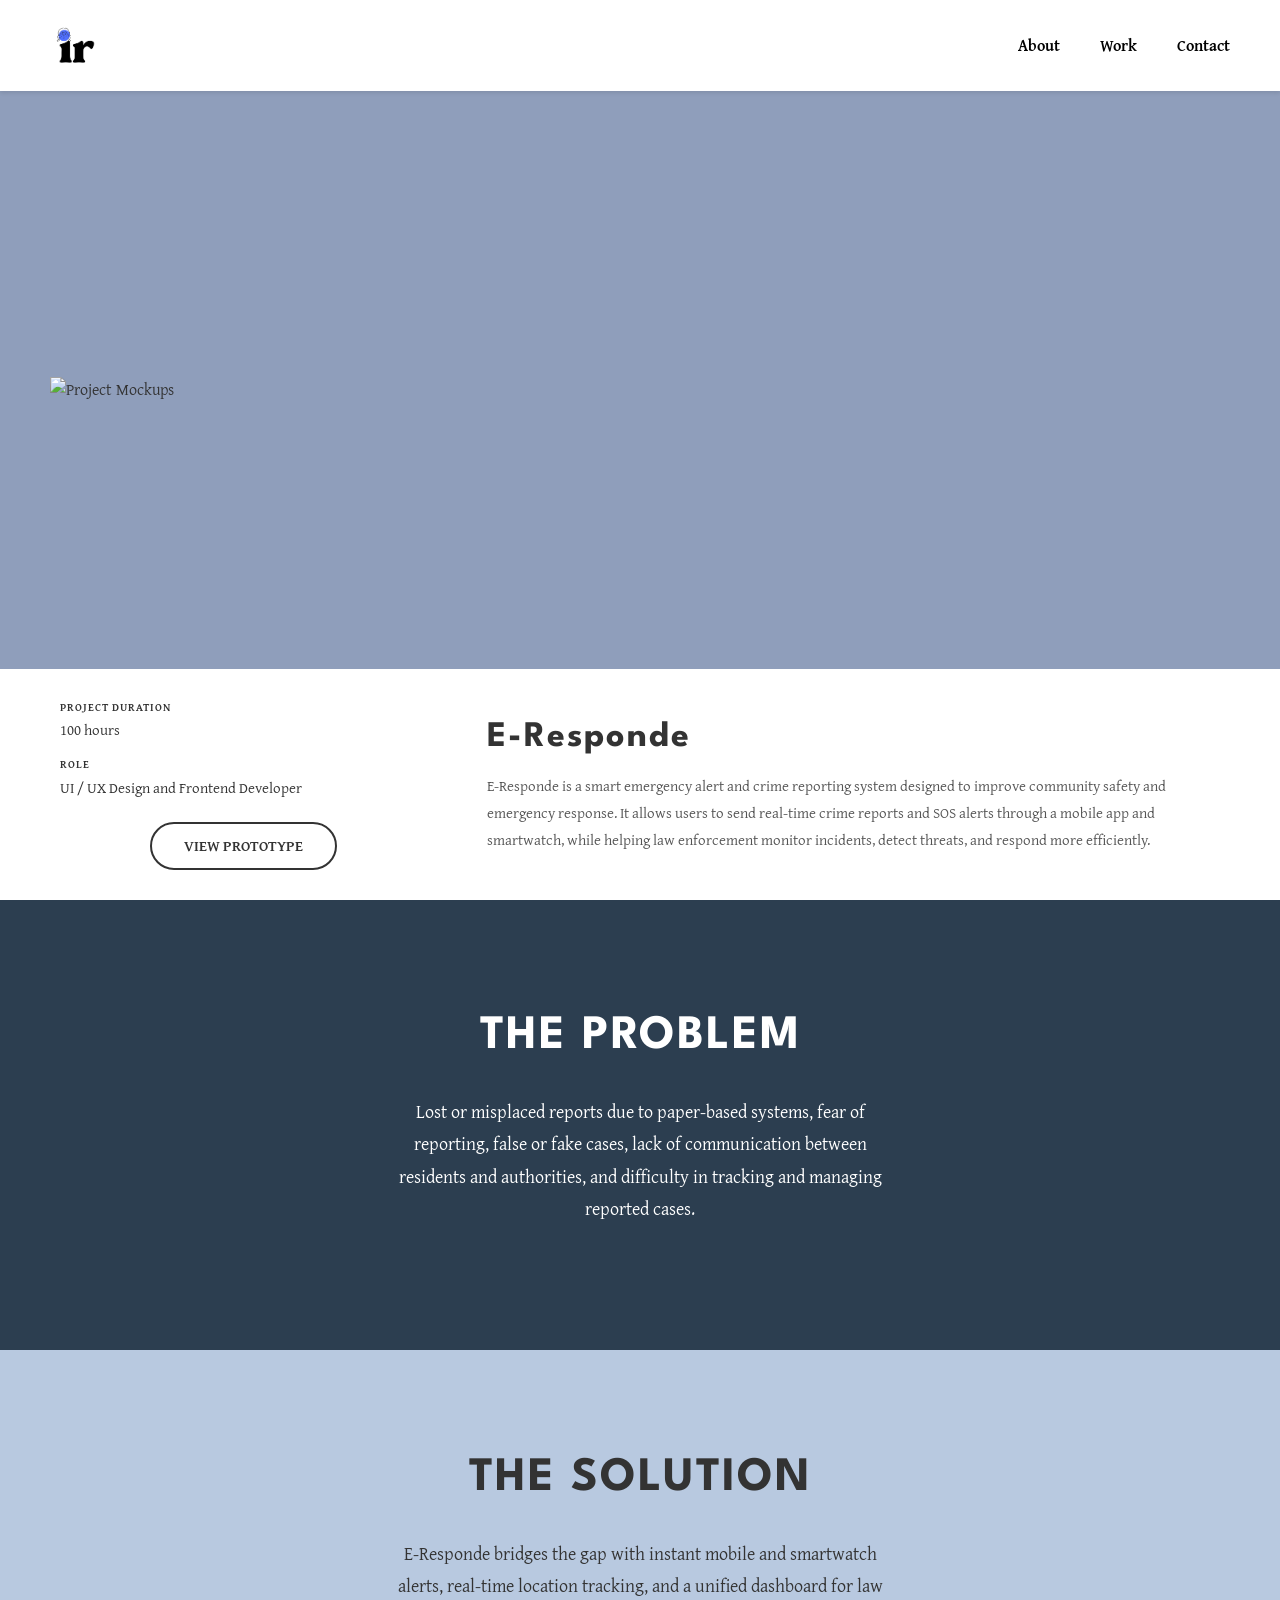
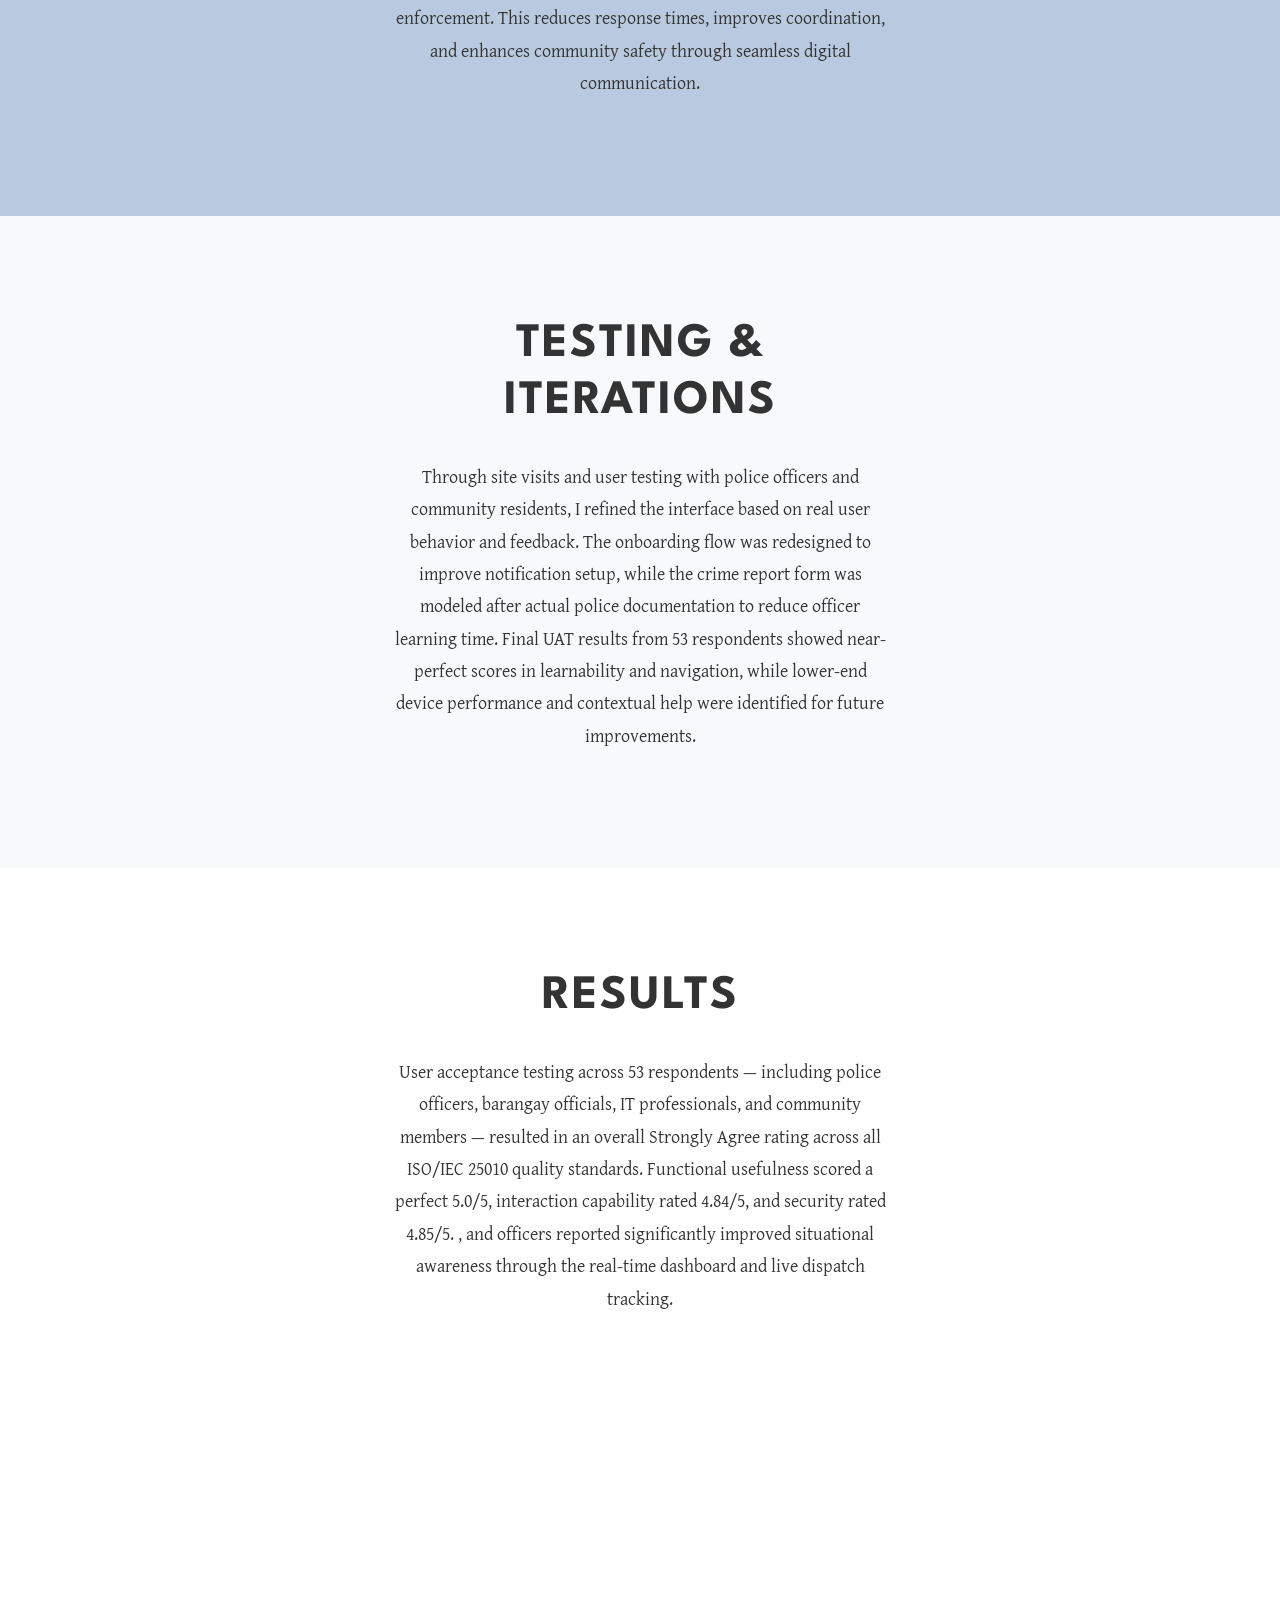
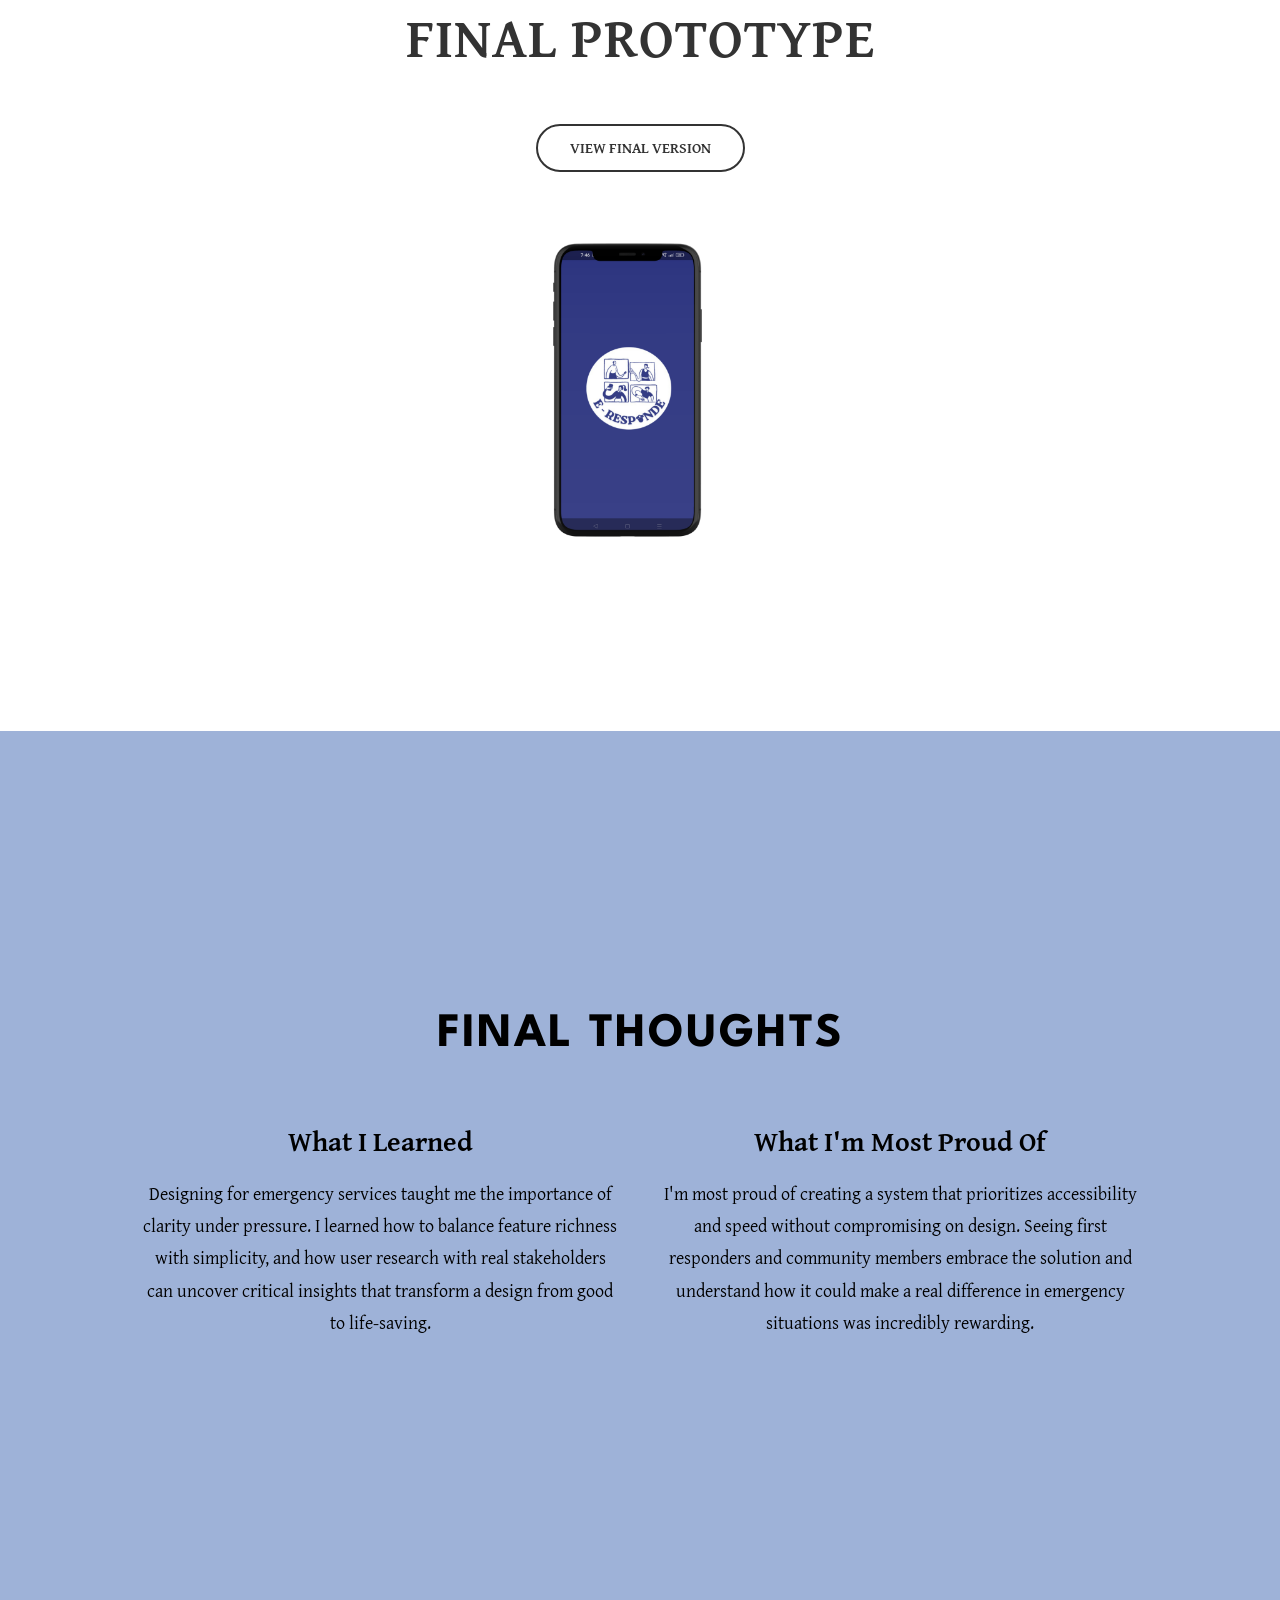
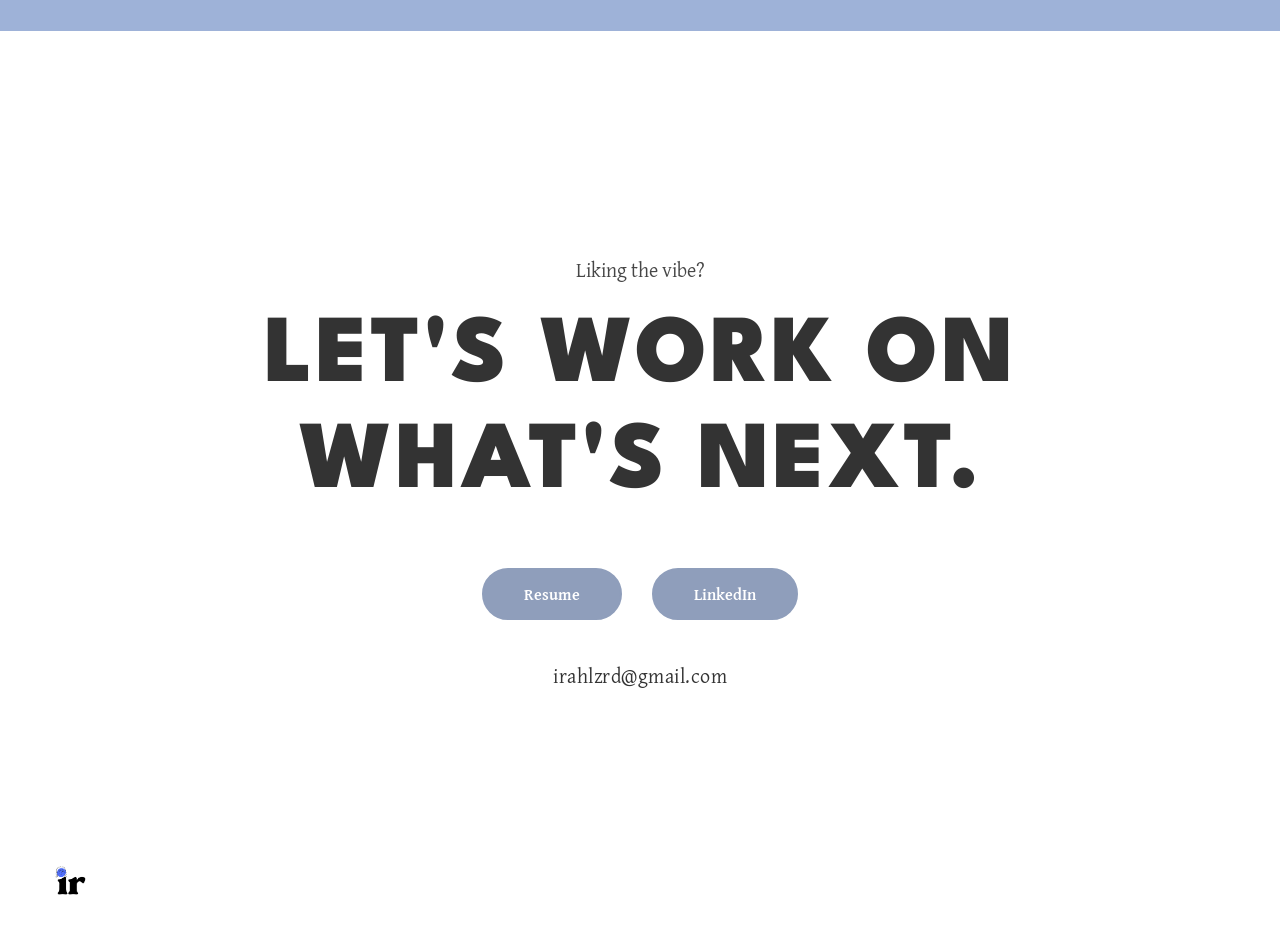
==== project1-detail.html @ 12c35921 "portfolio commit" ====
<!DOCTYPE html>
<html lang="en">
<head>
    <meta charset="UTF-8">
    <meta name="viewport" content="width=device-width, initial-scale=1.0">
    <title>E-Responde - Irah Reese Lizardo</title>
    <link href="https://cdnjs.cloudflare.com/ajax/libs/bootstrap/5.3.0/css/bootstrap.min.css" rel="stylesheet">
    <link href="https://fonts.googleapis.com/css2?family=Gentium+Plus:wght@400;700&display=swap" rel="stylesheet">
    <link href="https://fonts.googleapis.com/css2?family=League+Spartan:wght@400;700;900&display=swap" rel="stylesheet">
    <link rel="stylesheet" href="styles.css">
    <style>
        body {
            margin: 0;
            padding: 0;
        }

        /* SECTION 1 */
        .project-detail-hero {
            background: #8F9EBB;
            height: 100vh;
            display: flex;
            flex-direction: column;
            overflow: hidden;
        }

        .project-detail-hero .header {
            flex-shrink: 0;
        }

        .project-mockup-top {
            flex: 1;
            display: flex;
            align-items: center;
            justify-content: center;
            padding: 20px 50px 0;
            overflow: hidden;
        }

        .project-mockup-top img {
            max-height: 52vh;
            width: 100%;
            object-fit: contain;
        }

        .project-detail-info {
            background: white;
            display: grid;
            grid-template-columns: 1fr 2fr;
            gap: 60px;
            padding: 30px 60px;
            flex-shrink: 0;
        }

        .project-meta-section {
            display: flex;
            flex-direction: column;
            justify-content: center;
            gap: 16px;
        }

        .project-meta {
            display: flex;
            flex-direction: column;
            gap: 14px;
        }

        .meta-label {
            font-size: 11px;
            text-transform: uppercase;
            letter-spacing: 1px;
            font-weight: 600;
            color: #333;
            margin-bottom: 2px;
        }

        .meta-value {
            font-size: 15px;
            font-weight: 400;
            color: #333;
        }

        .view-prototype-btn {
            display: inline-block;
            padding: 10px 32px;
            background: transparent;
            color: #333;
            text-decoration: none;
            border-radius: 50px;
            font-weight: 600;
            font-size: 15px;
            transition: all 0.3s ease;
            border: 2px solid #333;
            cursor: pointer;
            align-self: center;
            margin-top: 6px;
        }

        .view-prototype-btn:hover {
            background: #333;
            color: white;
            transform: scale(1.05);
        }

        .project-text-section {
            display: flex;
            flex-direction: column;
            justify-content: center;
        }

        .project-text-section h1 {
            font-size: 36px;
            font-weight: 700;
            letter-spacing: 2px;
            font-family: 'League Spartan', sans-serif;
            color: #333;
            margin-bottom: 12px;
        }

        .project-description {
            font-size: 15px;
            line-height: 1.8;
            color: #555;
            font-weight: 300;
            margin: 0;
        }

        /* PROBLEM & SOLUTION */
        .problem-solution {
            display: flex;
            flex-direction: column;
        }

        .problem {
            background: #2C3E50;
            color: white;
            display: flex;
            align-items: center;
            justify-content: center;
            padding: 100px 50px;
            text-align: center;
            min-height: 50vh;
        }

        .problem-content, .solution-content {
            max-width: 500px;
        }

        .problem h2, .solution h2 {
            font-size: 48px;
            font-weight: 700;
            margin-bottom: 30px;
            letter-spacing: 2px;
            font-family: 'League Spartan', sans-serif;
        }

        .problem p, .solution p {
            font-size: 18px;
            line-height: 1.8;
            font-weight: 300;
        }

        .solution {
            background: #B8C9E0;
            color: #333;
            display: flex;
            align-items: center;
            justify-content: center;
            padding: 100px 50px;
            text-align: center;
            min-height: 50vh;
        }

        /* TESTING & RESULTS */
        .testing-results {
            display: flex;
            flex-direction: column;
        }

        .testing {
            background: #f8f9fa;
            color: #333;
            display: flex;
            align-items: center;
            justify-content: center;
            padding: 100px 50px;
            min-height: 50vh;
        }

        .testing-content, .results-content {
            max-width: 500px;
            text-align: center;
        }

        .testing h2, .results h2 {
            font-size: 48px;
            font-weight: 700;
            margin-bottom: 30px;
            letter-spacing: 2px;
            font-family: 'League Spartan', sans-serif;
        }

        .testing p, .results p {
            font-size: 18px;
            line-height: 1.8;
            font-weight: 300;
        }

        .results {
            background: #ffffff;
            color: #333;
            display: flex;
            align-items: center;
            justify-content: center;
            padding: 100px 50px;
            min-height: 50vh;
        }

        /* FINAL PROTOTYPE */
        .final-prototype {
            background: #ffffff;
            min-height: 100vh;
            display: flex;
            flex-direction: column;
            align-items: center;
            justify-content: center;
            padding: 60px 50px;
            color: #333;
            text-align: center;
            position: relative;
        }

        .prototype-content {
            max-width: 600px;
            position: relative;
            z-index: 1;
            display: flex;
            flex-direction: column;
            align-items: center;
        }

        .prototype-content h2 {
            font-size: 56px;
            font-weight: 700;
            margin-bottom: 24px;
            letter-spacing: 1px;
            font-family: 'Gentium Plus', serif;
            color: #333;
        }

        .prototype-image {
            max-width: 1000px;
            margin: 16px auto 0;
            display: flex;
            justify-content: center;
            position: relative;
            z-index: 1;
        }

        .prototype-image img {
            width: 100%;
            max-width: 900px;
            border-radius: 15px;
            box-shadow: none;
            transition: transform 0.3s ease;
        }

        .prototype-image img:hover {
            transform: translateY(-5px);
        }

        /* FINAL THOUGHTS */
        .final-thoughts {
            background: #9EB2D8;
            min-height: 100vh;
            display: flex;
            align-items: center;
            justify-content: center;
            padding: 100px 50px;
            color: #000000;
        }

        .thoughts-content {
            max-width: 1000px;
            text-align: center;
        }

        .thoughts-content h2 {
            font-size: 48px;
            font-weight: 700;
            margin-bottom: 60px;
            letter-spacing: 2px;
            font-family: 'League Spartan', sans-serif;
        }

        .thoughts-grid {
            display: grid;
            grid-template-columns: 1fr 1fr;
            gap: 40px;
        }

        .thought-item h3 {
            font-size: 28px;
            font-weight: 700;
            margin-bottom: 20px;
        }

        .thought-item p {
            font-size: 18px;
            line-height: 1.8;
            font-weight: 300;
            text-align: center;
        }

        /* RESPONSIVE */
        @media (max-width: 991px) {
            .project-detail-hero {
                height: auto;
                min-height: 100vh;
            }

            .project-mockup-top {
                padding: 20px 30px 0;
            }

            .project-mockup-top img {
                max-height: 40vh;
            }

            .project-detail-info {
                grid-template-columns: 1fr;
                gap: 24px;
                padding: 24px 30px;
            }

            .thoughts-grid {
                grid-template-columns: 1fr;
            }

            .problem h2, .solution h2,
            .testing h2, .results h2,
            .final-prototype h2,
            .thoughts-content h2 {
                font-size: 32px;
            }
        }

        @media (max-width: 768px) {
            .project-mockup-top {
                padding: 16px 20px 0;
            }

            .project-detail-info {
                padding: 20px;
            }

            .project-text-section h1 {
                font-size: 26px;
            }

            .problem, .solution, .testing, .results, .final-thoughts {
                padding: 60px 30px;
            }
        }
    </style>
</head>
<body>
    <!-- SECTION 1: PROJECT OVERVIEW -->
    <section class="project-detail-hero">
        <header class="header">
            <div class="logo"><img src="images/logo.png" alt="Logo"></div>
            <nav class="nav">
                <a href="index.html#about">About</a>
                <a href="index.html#projects">Work</a>
                <a href="index.html#contact">Contact</a>
            </nav>
        </header>

        <div class="project-mockup-top">
            <img src="images/final Prototype1.png" alt="Project Mockups">
        </div>

        <div class="project-detail-info">
            <div class="project-meta-section">
                <div class="project-meta">
                    <div class="meta-item">
                        <div class="meta-label">PROJECT DURATION</div>
                        <div class="meta-value">100 hours</div>
                    </div>
                    <div class="meta-item">
                        <div class="meta-label">ROLE</div>
                        <div class="meta-value">UI / UX Design and Frontend Developer</div>
                    </div>
                </div>
                <a href="https://www.figma.com/proto/xdVXzN1MNTLAnsJ8yLgo7w/E-Responde-Prototype?node-id=1-5&t=lMHOTdE9pqGj6t53-1&scaling=scale-down&content-scaling=fixed&page-id=0%3A1&starting-point-node-id=1%3A5" class="view-prototype-btn" target="_blank">VIEW PROTOTYPE</a>
            </div>

            <div class="project-text-section">
                <h1>E-Responde</h1>
                <p class="project-description">E-Responde is a smart emergency alert and crime reporting system designed to improve community safety and emergency response. It allows users to send real-time crime reports and SOS alerts through a mobile app and smartwatch, while helping law enforcement monitor incidents, detect threats, and respond more efficiently.</p>
            </div>
        </div>
    </section>

    <!-- SECTION 2 & 3: PROBLEM & SOLUTION -->
    <section class="problem-solution">
        <div class="problem">
            <div class="problem-content">
                <h2>THE PROBLEM</h2>
                <p>Lost or misplaced reports due to paper-based systems, fear of reporting, false or fake cases, lack of communication between residents and authorities, and difficulty in tracking and managing reported cases.</p>
            </div>
        </div>
        <div class="solution">
            <div class="solution-content">
                <h2>THE SOLUTION</h2>
                <p>E-Responde bridges the gap with instant mobile and smartwatch alerts, real-time location tracking, and a unified dashboard for law enforcement. This reduces response times, improves coordination, and enhances community safety through seamless digital communication.</p>
            </div>
        </div>
    </section>

    <!-- SECTION 4 & 5: TESTING & RESULTS -->
    <section class="testing-results">
        <div class="testing">
            <div class="testing-content">
                <h2>TESTING & ITERATIONS</h2>
                <p>Through site visits and user testing with police officers and community residents, I refined the interface based on real user behavior and feedback. The onboarding flow was redesigned to improve notification setup, while the crime report form was modeled after actual police documentation to reduce officer learning time. Final UAT results from 53 respondents showed near-perfect scores in learnability and navigation, while lower-end device performance and contextual help were identified for future improvements.</p>
            </div>
        </div>
        <div class="results">
            <div class="results-content">
                <h2>RESULTS</h2>
                <p>User acceptance testing across 53 respondents — including police officers, barangay officials, IT professionals, and community members — resulted in an overall Strongly Agree rating across all ISO/IEC 25010 quality standards. Functional usefulness scored a perfect 5.0/5, interaction capability rated 4.84/5, and security rated 4.85/5. , and officers reported significantly improved situational awareness through the real-time dashboard and live dispatch tracking.</p>
            </div>
        </div>
    </section>

    <!-- SECTION 6: FINAL PROTOTYPE -->
    <section class="final-prototype">
        <div class="prototype-content">
            <h2>FINAL PROTOTYPE</h2>
            <a href="https://www.figma.com/proto/xdVXzN1MNTLAnsJ8yLgo7w/E-Responde-Prototype?node-id=1-5&t=lMHOTdE9pqGj6t53-1&scaling=scale-down&content-scaling=fixed&page-id=0%3A1&starting-point-node-id=1%3A5" class="view-prototype-btn" target="_blank" style="margin-top: 30px;">VIEW FINAL VERSION</a>
            <div class="prototype-image" style="margin-top: 50px;">
                <img src="images/FinalPrototype.png" alt="Final Prototype">
            </div>
        </div>
    </section>

    <!-- SECTION 7: FINAL THOUGHTS -->
    <section class="final-thoughts">
        <div class="thoughts-content">
            <h2>FINAL THOUGHTS</h2>
            <div class="thoughts-grid">
                <div class="thought-item">
                    <h3>What I Learned</h3>
                    <p>Designing for emergency services taught me the importance of clarity under pressure. I learned how to balance feature richness with simplicity, and how user research with real stakeholders can uncover critical insights that transform a design from good to life-saving.</p>
                </div>
                <div class="thought-item">
                    <h3>What I'm Most Proud Of</h3>
                    <p>I'm most proud of creating a system that prioritizes accessibility and speed without compromising on design. Seeing first responders and community members embrace the solution and understand how it could make a real difference in emergency situations was incredibly rewarding.</p>
                </div>
            </div>
        </div>
    </section>

    <!-- SECTION 8: CALL-TO-ACTION -->
    <section class="cta">
        <div class="cta-content">
            <p class="cta-question">Liking the vibe?</p>
            <h2 class="cta-title">LET'S WORK ON<br>WHAT'S NEXT.</h2>
            <div class="cta-buttons">
                <a href="resume.pdf" class="btn btn-primary" download>Resume</a>
                <a href="https://www.linkedin.com/in/irah-reese-lizardo-a50145398" class="btn btn-primary" target="_blank">LinkedIn</a>
            </div>
            <p class="cta-email"><a href="mailto:irahlzrd@gmail.com" style="text-decoration: none; color: inherit;">irahlzrd@gmail.com</a></p>
        </div>
        <footer class="footer">
            <div class="footer-logo"><img src="images/logo.png" alt="Logo"></div>
        </footer>
    </section>

    <script src="https://cdnjs.cloudflare.com/ajax/libs/bootstrap/5.3.0/js/bootstrap.bundle.min.js"></script>
    <script>
        let lastScrollY = window.scrollY;
        window.addEventListener('scroll', () => {
            if (window.scrollY > lastScrollY && window.scrollY > 80) {
                document.querySelector('.header').classList.add('hidden');
            } else {
                document.querySelector('.header').classList.remove('hidden');
            }
            lastScrollY = window.scrollY;
        });
    </script>
</body>
</html>
---- styles.css ----
/* GENERAL STYLES */
* {
    margin: 0;
    padding: 0;
    box-sizing: border-box;
}

html {
    scroll-behavior: smooth;
}

body {
    font-family: 'Gentium Plus', serif;
    color: #333;
    line-height: 1.6;
}

.header {
    display: flex;
    justify-content: space-between;
    align-items: center;
    padding: 20px 50px;
    background-color: #ffffff;
    box-shadow: 0 2px 4px rgba(0, 0, 0, 0.1);
    position: sticky;
    top: 0;
    z-index: 10;
    transition: transform 0.3s ease;
}

.header.hidden {
    transform: translateY(-100%);
}

.logo {
    font-size: 28px;
    font-weight: bold;
    color: #2563eb;
    text-transform: lowercase;
}

.logo img {
    height: 50px;
    width: auto;
    object-fit: contain;
}

.nav {
    display: flex;
    gap: 40px;
}

.nav a {
    text-decoration: none;
    color: #000;
    font-size: 16px;
    font-weight: 700;
    transition: color 0.3s ease;
}

.nav a:hover {
    color: #2563eb;
}

/* SECTION 1: HERO SECTION */
.hero {
    background: #8F9EBB;
    min-height: 100vh;
    display: flex;
    flex-direction: column;
    position: relative;
    overflow: hidden;
}

.hero::before {
    content: '';
    position: absolute;
    top: 0;
    left: 0;
    right: 0;
    bottom: 0;
    background-image: url('images/small.png');
    background-repeat: repeat;
    background-size: 120px 120px;
    opacity: 0.2;
    pointer-events: none;
}

.hero-container {
    padding: 80px 50px;
    position: relative;
    z-index: 1;
}

.hero-content {
    flex: 1;
}

.hero-text {
    font-size: 32px;
    color: white;
    line-height: 1.6;
    font-weight: 300;
}

.hero-text strong {
    font-weight: 600;
    color: white;
}

.hero-image {
    display: flex;
    justify-content: center;
}

.hero-image img {
    width: 100%;
    max-width: 400px;
    height: auto;
    border-radius: 20px;
    box-shadow: 0 20px 50px rgba(0, 0, 0, 0.3);
    object-fit: cover;
}

@media (max-width: 991px) {
    .hero-image img {
        max-width: 300px;
    }
}

@media (max-width: 768px) {
    .hero-image img {
        max-width: 250px;
    }
}

/* SECTION 2: PROJECTS SECTION */
.projects {
    padding: 40px 50px;
    background-color: #f8f9fa;
    min-height: 100vh;
    display: flex;
    flex-direction: column;
    justify-content: center;
}

.section-title {
    text-align: center;
    font-size: 42px;
    font-weight: 600;
    margin-bottom: 30px;
    color: #333;
    letter-spacing: 2px;
}

.projects-container {
    display: grid;
    grid-template-columns: 1fr 1fr;
    gap: 40px;
    max-width: 1400px;
    margin: 0 auto;
    align-items: start;
}

.project-card {
    text-align: center;
    cursor: pointer;
    width: 100%;
}

.project-card:hover {
    transform: none;
    box-shadow: none;
}

.project-mockup {
    margin-bottom: 16px;
    display: flex;
    justify-content: center;
    align-items: center;
}

.project-card:hover .project-mockup {
    transform: none;
}

.mockup-placeholder {
    width: 100%;
    height: auto;
    background: transparent;
    border-radius: 15px;
    display: flex;
    align-items: center;
    justify-content: center;
    overflow: hidden;
    cursor: pointer;
    transition: transform 0.3s ease;
}

.mockup-placeholder:hover {
    transform: translateY(-10px);
}

.mockup-placeholder img {
    width: 100%;
    height: auto;
    max-height: 55vh;
    object-fit: contain;
    border-radius: 15px;
    filter: drop-shadow(0 10px 25px rgba(0, 0, 0, 0.15));
    transition: filter 0.3s ease;
}

.mockup-placeholder:hover img {
    filter: drop-shadow(0 20px 40px rgba(0, 0, 0, 0.25));
}

.project-card h3 {
    font-size: 22px;
    color: #333;
    margin-bottom: 10px;
    margin-top: 0;
    font-weight: 600;
}

.project-card p {
    font-size: 16px;
    color: #666;
    font-weight: 300;
}

/* SECTION 3: CALL-TO-ACTION SECTION */
.cta {
    background: #ffffff;
    min-height: 100vh;
    display: flex;
    flex-direction: column;
    justify-content: center;
    align-items: center;
    padding: 100px 50px;
    position: relative;
    overflow: hidden;
    color: #333;
}

.cta::before {
    content: '';
    display: none;
}

.cta-content {
    text-align: center;
    position: relative;
    z-index: 1;
}

.cta-question {
    font-size: 20px;
    font-weight: 300;
    margin-bottom: 20px;
    opacity: 0.9;
}

.cta-title {
    font-size: 96px;
    font-weight: 900;
    line-height: 1.1;
    margin-bottom: 50px;
    text-transform: uppercase;
    letter-spacing: 3px;
    font-family: 'League Spartan', sans-serif;
}

.cta-buttons {
    display: flex;
    gap: 30px;
    justify-content: center;
    margin-bottom: 40px;
}

.btn {
    padding: 12px 40px;
    font-size: 16px;
    font-weight: 600;
    border-radius: 50px;
    text-decoration: none;
    transition: all 0.3s ease;
    border: 2px solid #8F9EBB;
    cursor: pointer;
}

.btn-primary {
    background-color: #8F9EBB;
    color: white;
}

.btn-primary:hover {
    background-color: #7a8aaa;
    color: white;
    transform: scale(1.05);
}

.cta-email {
    font-size: 20px;
    font-weight: 300;
    letter-spacing: 0.5px;
}

.cta-email a {
    transition: all 0.3s ease;
    cursor: pointer;
}

.cta-email a:hover {
    text-decoration: underline;
    opacity: 0.8;
}

/* FOOTER */
.footer {
    position: absolute;
    bottom: 30px;
    left: 50px;
    z-index: 10;
}

.footer-logo {
    font-size: 24px;
    font-weight: bold;
    color: #2563eb;
    text-transform: lowercase;
}

.footer-logo img {
    height: 40px;
    width: auto;
    object-fit: contain;
}

/* RESPONSIVE DESIGN */
@media (max-width: 1024px) {
    .hero-text {
        font-size: 26px;
    }

    .header {
        padding: 20px 40px;
    }

    .projects {
        padding: 40px;
    }

    .cta {
        padding: 80px 40px;
    }

    .cta-title {
        font-size: 48px;
    }

    .mockup-placeholder img {
        max-height: 45vh;
    }
}

@media (max-width: 768px) {
    .header {
        padding: 15px 20px;
    }

    .nav {
        gap: 20px;
    }

    .nav a {
        font-size: 14px;
    }

    .hero-text {
        font-size: 18px;
        line-height: 1.5;
    }

    .hero-container {
        padding: 40px 20px;
    }

    .section-title {
        font-size: 32px;
        margin-bottom: 30px;
    }

    .projects {
        padding: 40px 20px;
        min-height: auto;
    }

    .cta-title {
        font-size: 36px;
        letter-spacing: 2px;
    }

    .cta {
        padding: 60px 20px;
    }

    .cta-buttons {
        flex-direction: column;
        gap: 15px;
    }

    .btn {
        width: 100%;
    }

    .mockup-placeholder img {
        max-height: 35vh;
    }

    .footer {
        left: 20px;
        bottom: 20px;
    }
}

@media (max-width: 480px) {
    .header {
        padding: 12px 15px;
    }

    .logo img {
        height: 40px;
    }

    .nav {
        gap: 15px;
        flex-wrap: wrap;
    }

    .nav a {
        font-size: 12px;
    }

    .hero-text {
        font-size: 16px;
        line-height: 1.4;
    }

    .hero-container {
        padding: 30px 15px;
    }

    .section-title {
        font-size: 24px;
        margin-bottom: 24px;
    }

    .projects {
        padding: 30px 15px;
    }

    .cta-title {
        font-size: 28px;
        letter-spacing: 1px;
        line-height: 1.1;
    }

    .cta-question {
        font-size: 16px;
    }

    .cta-email {
        font-size: 16px;
    }

    .cta {
        padding: 50px 15px;
    }

    .btn {
        padding: 10px 20px;
        font-size: 14px;
    }

    .project-card h3 {
        font-size: 18px;
    }

    .project-card p {
        font-size: 14px;
    }
}
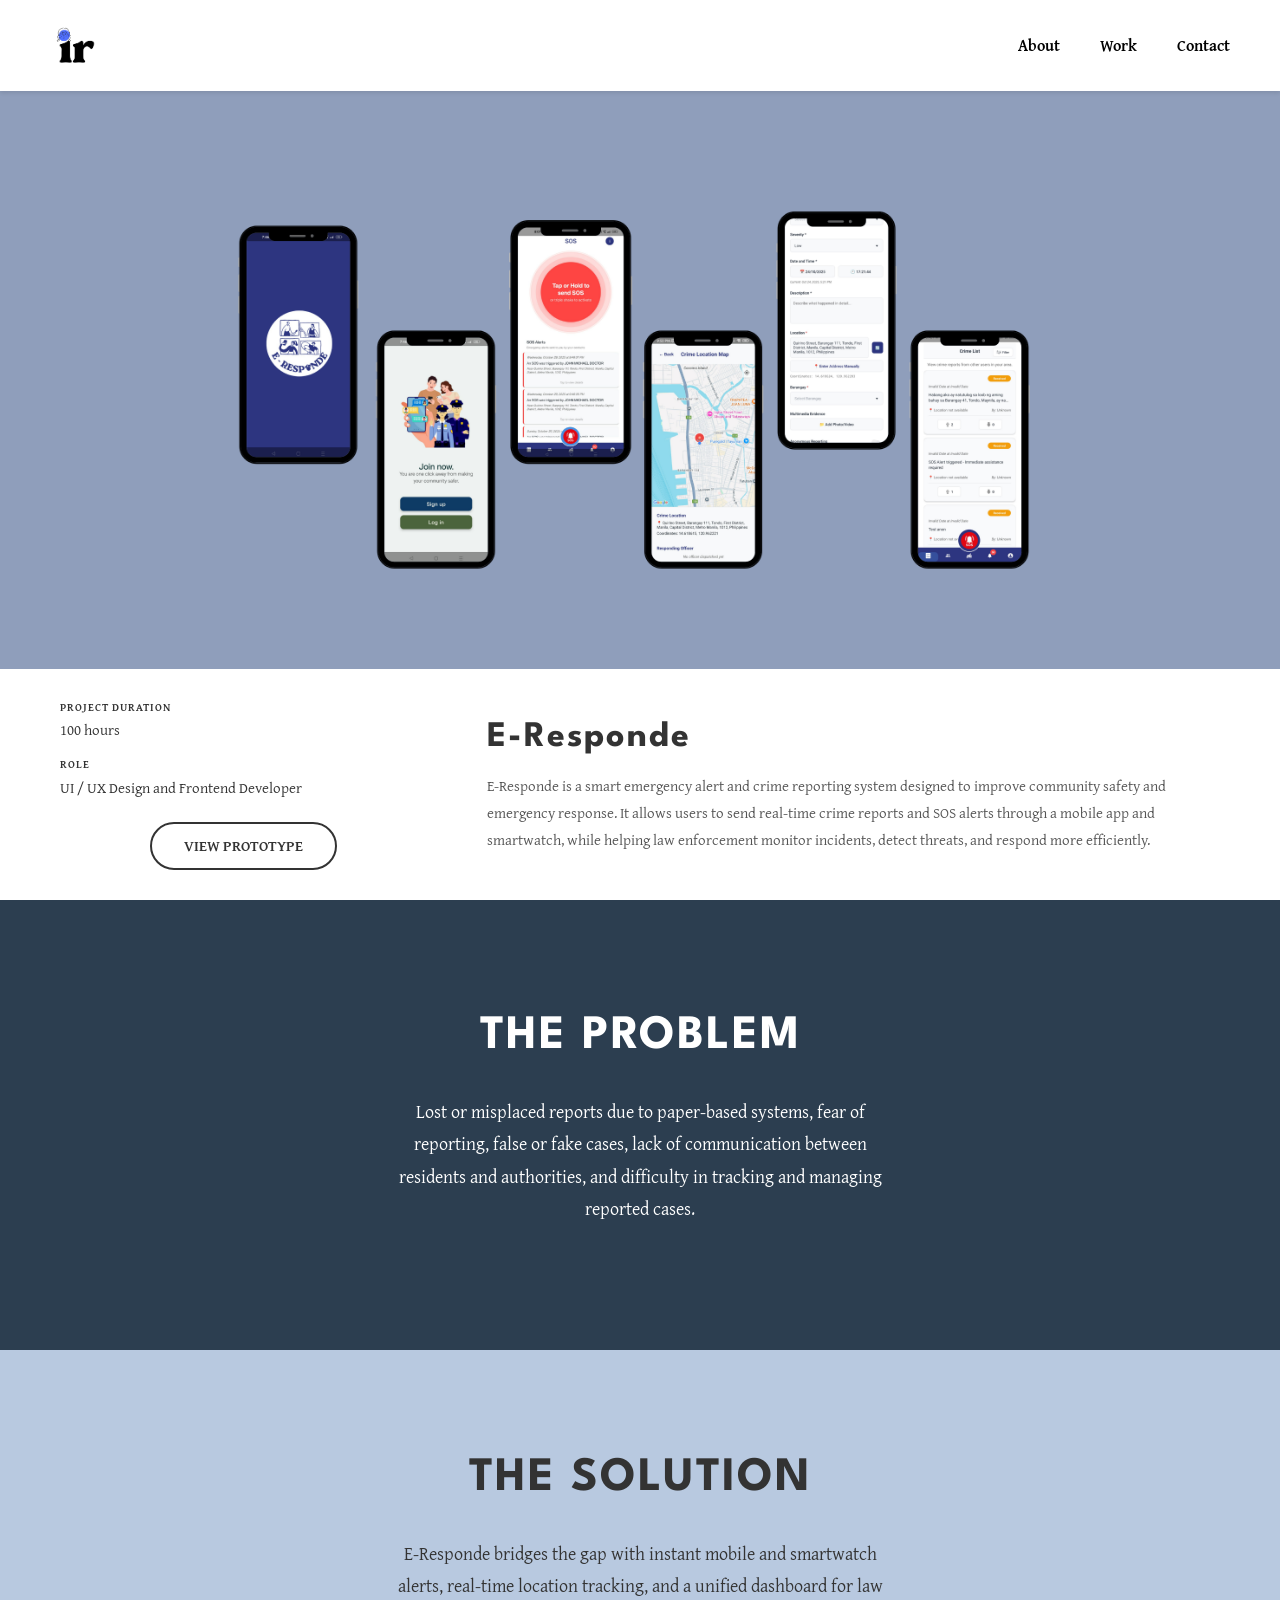
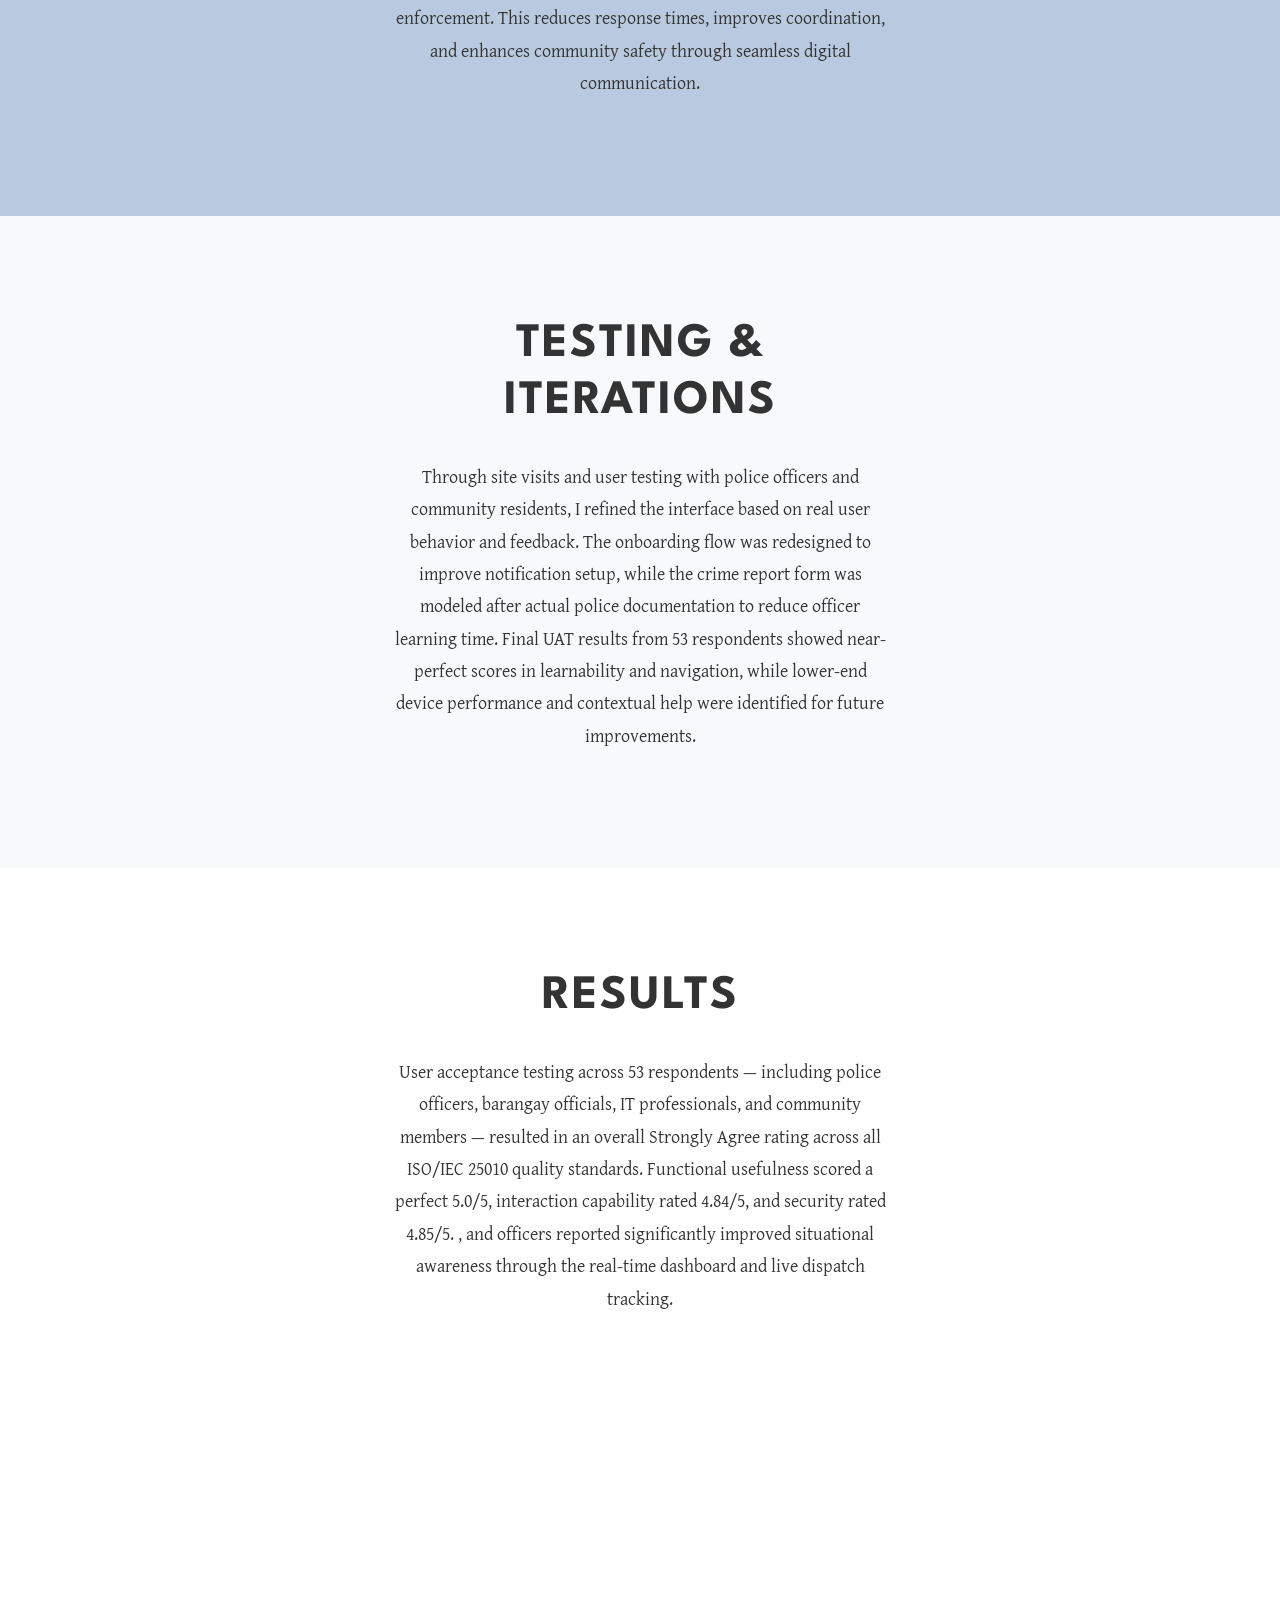
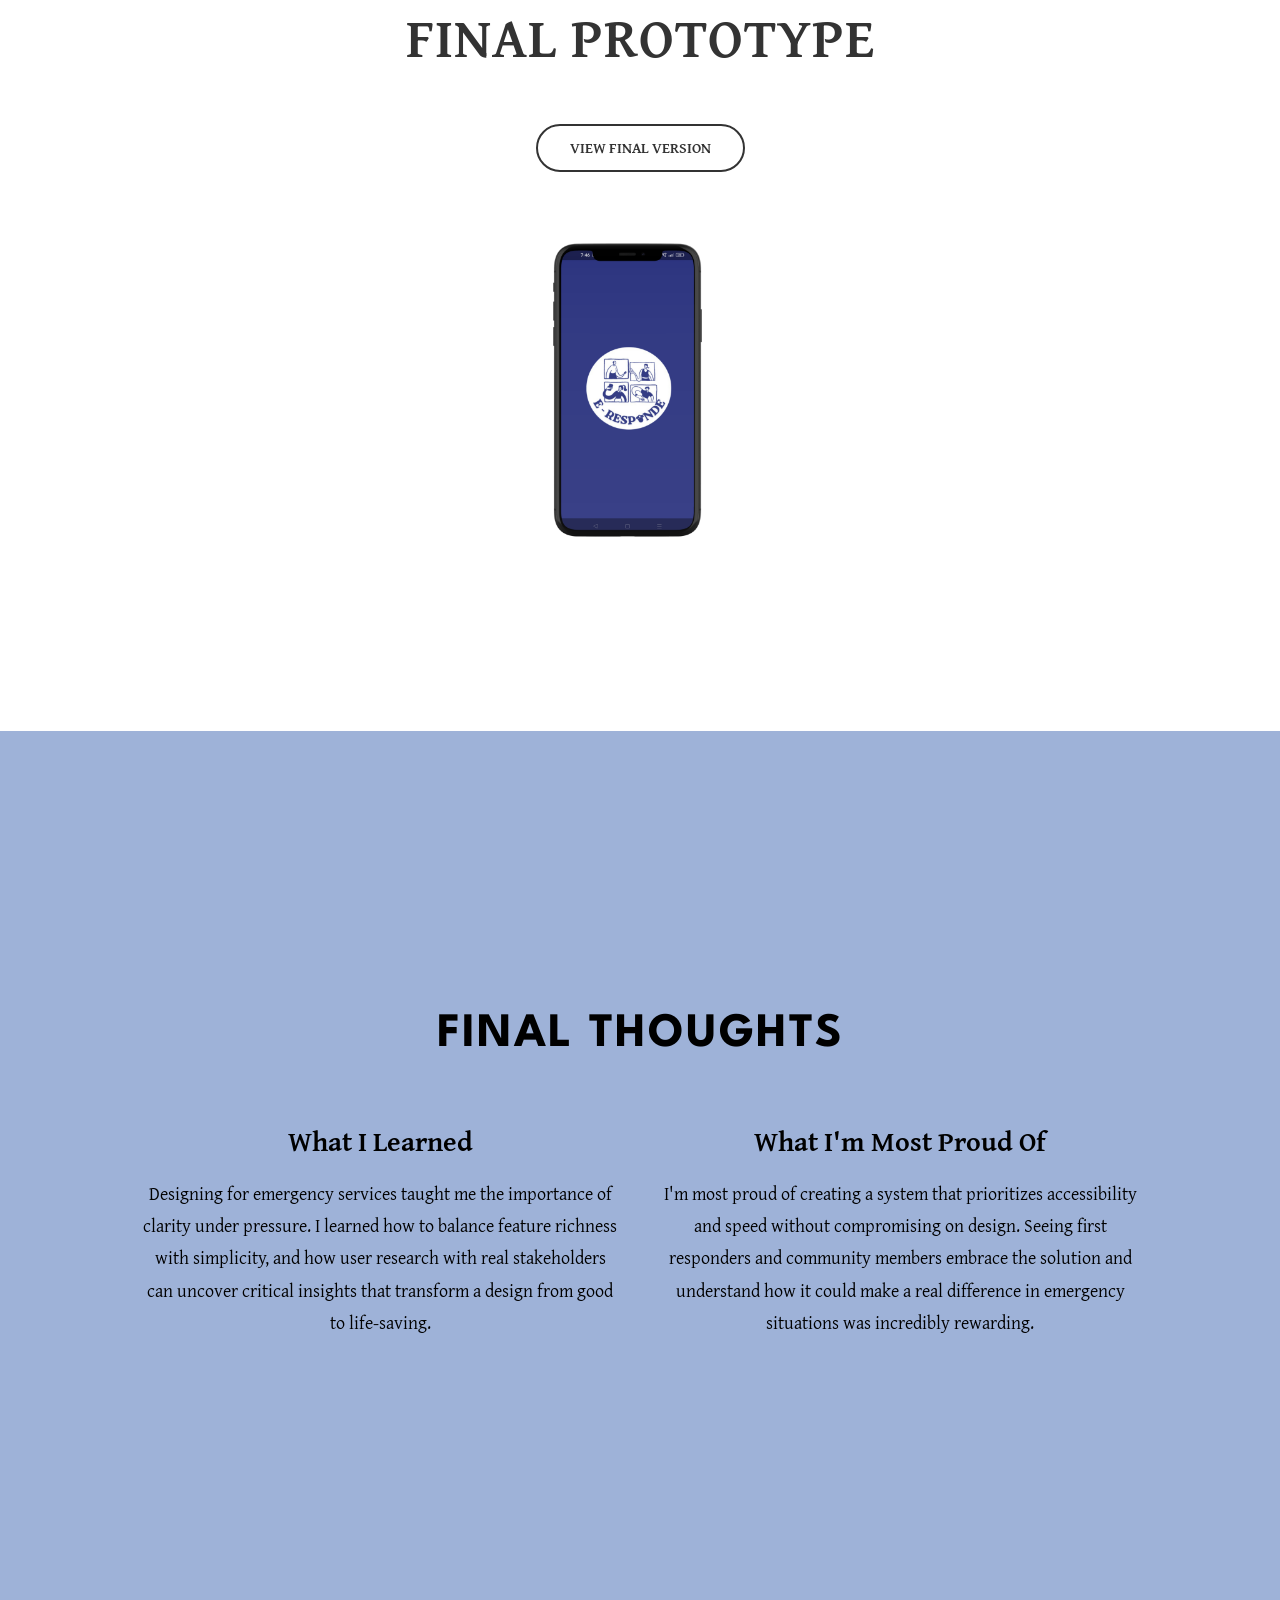
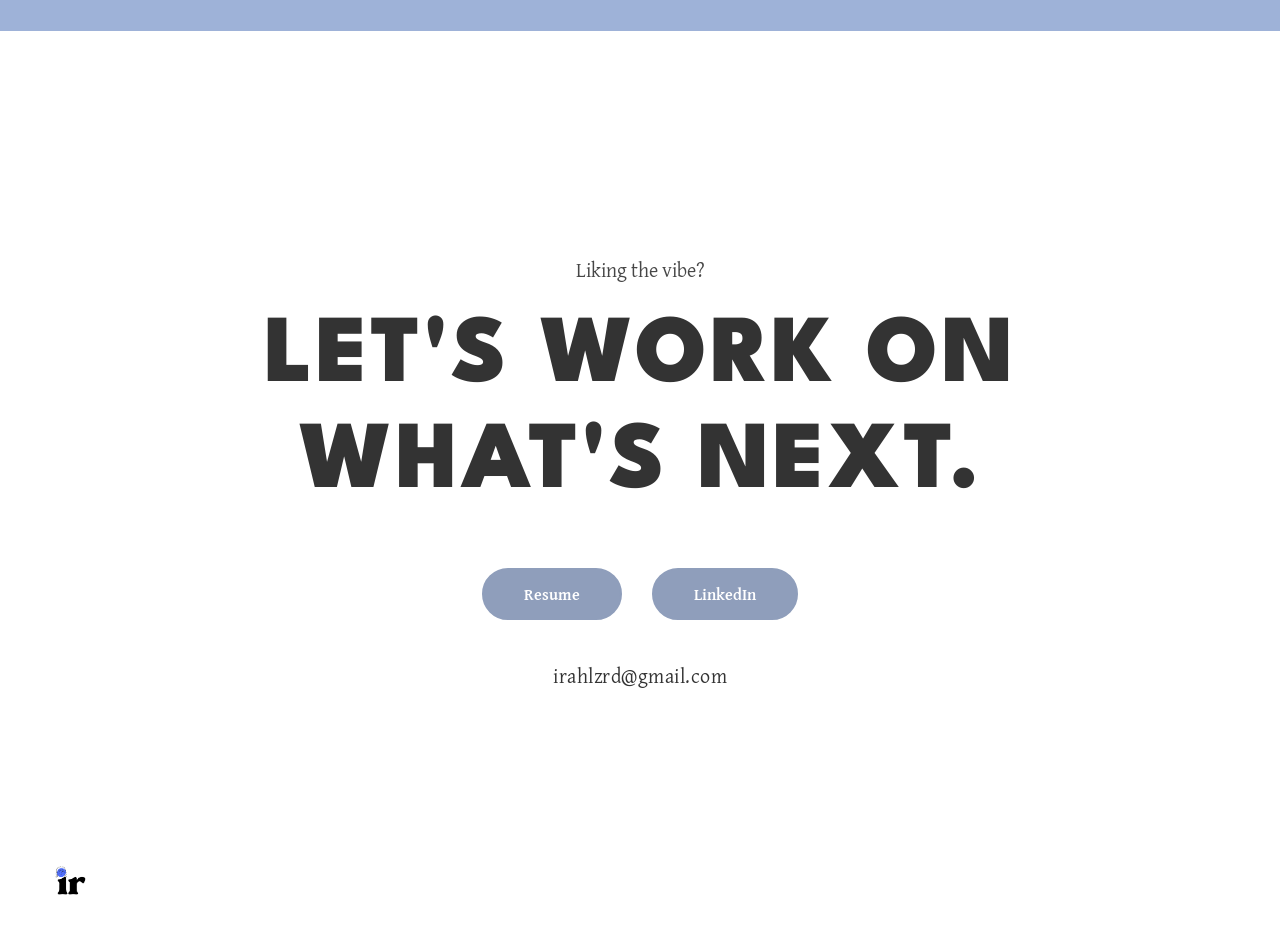
==== commit bbf5116a: "Fix image filename reference" ====
--- a/project1-detail.html
+++ b/project1-detail.html
@@ -376,7 +376,7 @@
         </header>
 
         <div class="project-mockup-top">
-            <img src="images/final Prototype1.png" alt="Project Mockups">
+            <img src="images/final-prototype1.png" alt="Project Mockups">
         </div>
 
         <div class="project-detail-info">
